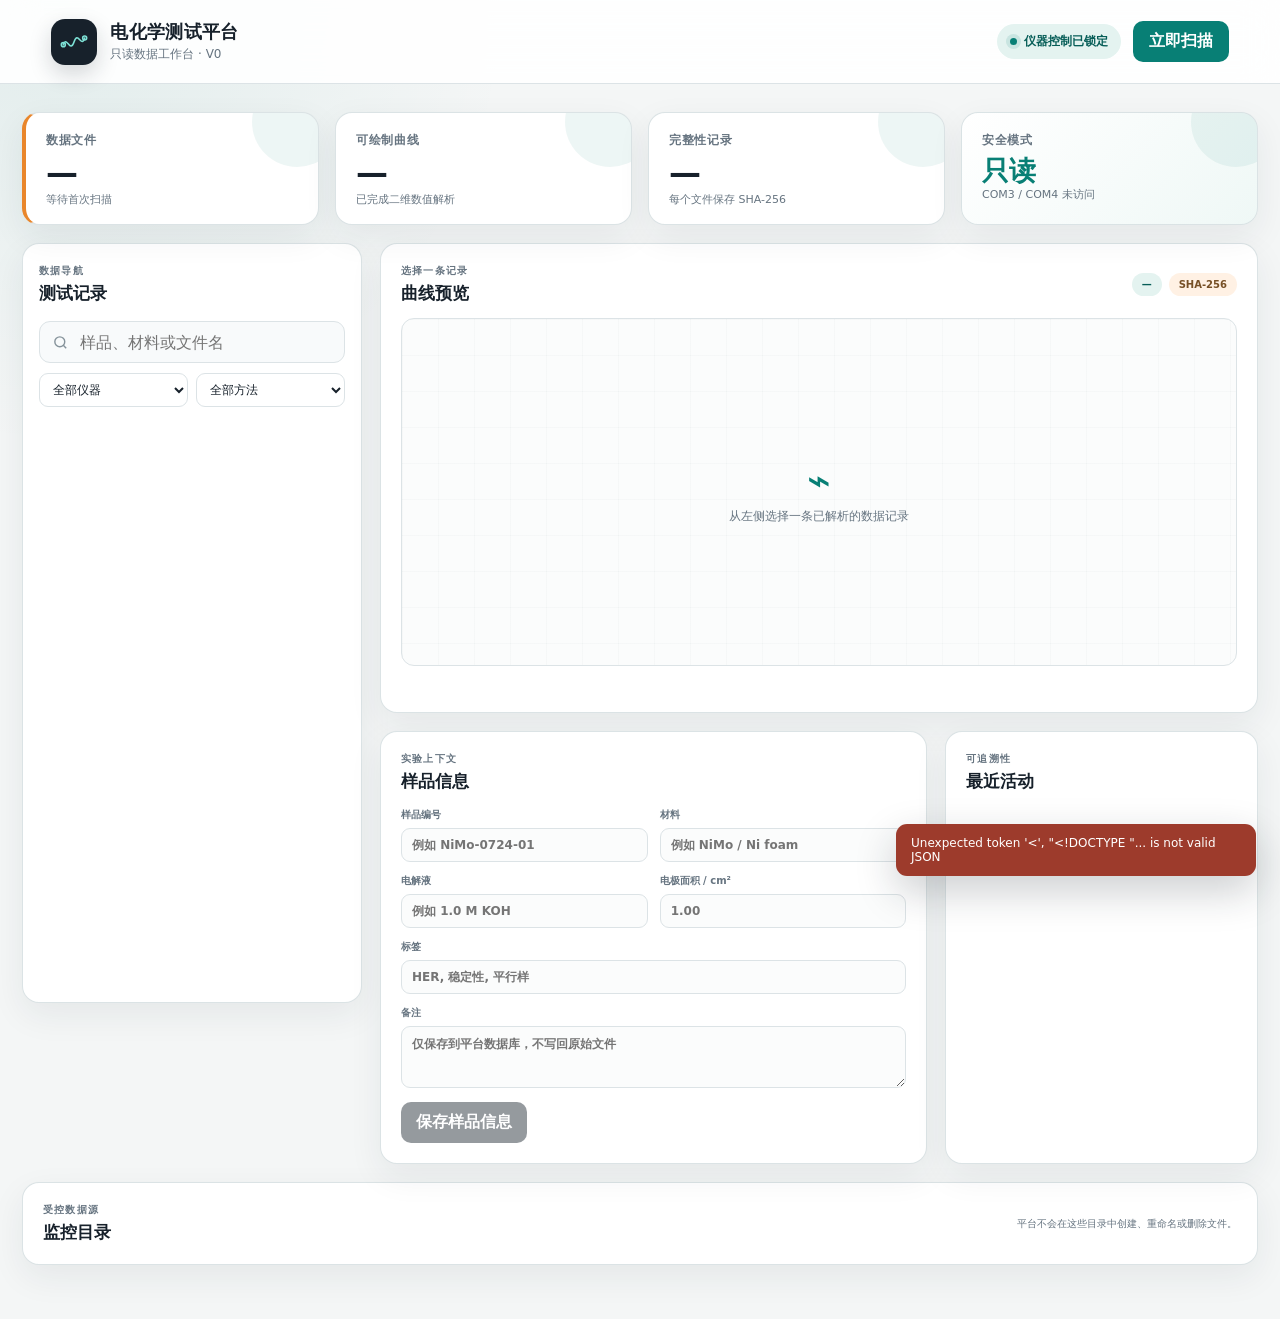
==== static/index.html @ f36dee42 "Initial public release" ====
<!doctype html>
<html lang="zh-CN">
<head>
  <meta charset="utf-8">
  <meta name="viewport" content="width=device-width, initial-scale=1">
  <meta name="color-scheme" content="light">
  <title>电化学测试平台 V0</title>
  <link rel="stylesheet" href="/static/styles.css">
</head>
<body>
  <header class="topbar">
    <div class="brand">
      <div class="brand-mark" aria-hidden="true">
        <svg viewBox="0 0 48 48" role="img">
          <path d="M8 28c5-15 10 14 16-4s11 10 16-6"/>
          <circle cx="8" cy="28" r="3"/>
          <circle cx="40" cy="18" r="3"/>
        </svg>
      </div>
      <div>
        <h1>电化学测试平台</h1>
        <p>只读数据工作台 · V0</p>
      </div>
    </div>
    <div class="top-actions">
      <div class="safety-pill"><span></span>仪器控制已锁定</div>
      <button id="scanButton" class="primary-button" type="button">立即扫描</button>
    </div>
  </header>

  <main>
    <section class="hero-grid" aria-label="平台状态">
      <article class="status-card accent-card">
        <div class="status-label">数据文件</div>
        <div class="status-value" id="totalCount">—</div>
        <div class="status-foot" id="sourceSummary">等待首次扫描</div>
      </article>
      <article class="status-card">
        <div class="status-label">可绘制曲线</div>
        <div class="status-value" id="parsedCount">—</div>
        <div class="status-foot">已完成二维数值解析</div>
      </article>
      <article class="status-card">
        <div class="status-label">完整性记录</div>
        <div class="status-value" id="integrityCount">—</div>
        <div class="status-foot">每个文件保存 SHA-256</div>
      </article>
      <article class="status-card safe-card">
        <div class="status-label">安全模式</div>
        <div class="status-value status-word">只读</div>
        <div class="status-foot">COM3 / COM4 未访问</div>
      </article>
    </section>

    <section class="workspace">
      <aside class="sidebar panel">
        <div class="panel-heading">
          <div>
            <span class="eyebrow">数据导航</span>
            <h2>测试记录</h2>
          </div>
        </div>
        <label class="search-box">
          <span class="sr-only">搜索</span>
          <svg viewBox="0 0 24 24" aria-hidden="true"><circle cx="11" cy="11" r="7"/><path d="m20 20-4-4"/></svg>
          <input id="searchInput" type="search" placeholder="样品、材料或文件名">
        </label>
        <div class="filter-row">
          <select id="instrumentFilter" aria-label="仪器筛选">
            <option value="">全部仪器</option>
            <option value="CHI">CHI</option>
            <option value="CorrTest">CorrTest</option>
            <option value="未知">未识别</option>
          </select>
          <select id="techniqueFilter" aria-label="测试类型筛选">
            <option value="">全部方法</option>
            <option>CV</option>
            <option>LSV</option>
            <option>EIS</option>
            <option>OCP</option>
            <option>CA</option>
            <option>CP/GCD</option>
            <option>Tafel</option>
            <option>未识别</option>
          </select>
        </div>
        <div id="runList" class="run-list" aria-live="polite"></div>
      </aside>

      <section class="detail-column">
        <article class="panel chart-panel">
          <div class="panel-heading detail-heading">
            <div>
              <span class="eyebrow" id="detailInstrument">选择一条记录</span>
              <h2 id="detailTitle">曲线预览</h2>
            </div>
            <div class="detail-badges">
              <span class="method-badge" id="detailTechnique">—</span>
              <span class="hash-badge" id="detailHash">SHA-256</span>
            </div>
          </div>
          <div class="chart-shell">
            <canvas id="curveChart" aria-label="电化学测试曲线"></canvas>
            <div id="chartEmpty" class="chart-empty">
              <div class="empty-icon">⌁</div>
              <p>从左侧选择一条已解析的数据记录</p>
            </div>
          </div>
          <div id="chartStats" class="chart-stats"></div>
        </article>

        <div class="lower-grid">
          <article class="panel metadata-panel">
            <div class="panel-heading">
              <div>
                <span class="eyebrow">实验上下文</span>
                <h2>样品信息</h2>
              </div>
              <span class="save-state" id="saveState"></span>
            </div>
            <form id="metadataForm">
              <input id="recordId" type="hidden">
              <div class="form-grid">
                <label>样品编号<input id="sampleId" name="sample_id" placeholder="例如 NiMo-0724-01"></label>
                <label>材料<input id="material" name="material" placeholder="例如 NiMo / Ni foam"></label>
                <label>电解液<input id="electrolyte" name="electrolyte" placeholder="例如 1.0 M KOH"></label>
                <label>电极面积 / cm²<input id="areaCm2" name="area_cm2" inputmode="decimal" placeholder="1.00"></label>
                <label class="span-two">标签<input id="tags" name="tags" placeholder="HER, 稳定性, 平行样"></label>
                <label class="span-two">备注<textarea id="notes" name="notes" rows="3" placeholder="仅保存到平台数据库，不写回原始文件"></textarea></label>
              </div>
              <button id="saveMetadata" class="secondary-button" type="submit" disabled>保存样品信息</button>
            </form>
          </article>

          <article class="panel audit-panel">
            <div class="panel-heading">
              <div>
                <span class="eyebrow">可追溯性</span>
                <h2>最近活动</h2>
              </div>
            </div>
            <div id="auditList" class="audit-list"></div>
          </article>
        </div>
      </section>
    </section>

    <section class="source-panel panel">
      <div>
        <span class="eyebrow">受控数据源</span>
        <h2>监控目录</h2>
      </div>
      <div id="watchRoots" class="root-list"></div>
      <div class="source-note">平台不会在这些目录中创建、重命名或删除文件。</div>
    </section>
  </main>

  <div id="toast" class="toast" role="status" aria-live="polite"></div>
  <script src="/static/app.js"></script>
</body>
</html>
---- static/styles.css ----
:root {
  --ink: #17212b;
  --muted: #667480;
  --soft: #edf1f3;
  --line: #dce3e6;
  --paper: #ffffff;
  --canvas: #f4f6f6;
  --teal: #087f75;
  --teal-dark: #075e58;
  --teal-soft: #e4f3f0;
  --orange: #e9862b;
  --orange-soft: #fff1e4;
  --red-soft: #fff0ed;
  --shadow: 0 12px 34px rgba(25, 44, 50, 0.07);
  font-family: Inter, "PingFang SC", "Microsoft YaHei", system-ui, -apple-system, sans-serif;
}

* {
  box-sizing: border-box;
}

body {
  margin: 0;
  color: var(--ink);
  background:
    radial-gradient(circle at 5% 0%, rgba(8, 127, 117, 0.08), transparent 28rem),
    var(--canvas);
  min-height: 100vh;
}

button,
input,
select,
textarea {
  font: inherit;
}

button {
  cursor: pointer;
}

.topbar {
  height: 84px;
  padding: 0 clamp(22px, 4vw, 64px);
  display: flex;
  align-items: center;
  justify-content: space-between;
  background: rgba(255, 255, 255, 0.9);
  border-bottom: 1px solid var(--line);
  backdrop-filter: blur(18px);
  position: sticky;
  top: 0;
  z-index: 20;
}

.brand,
.top-actions,
.panel-heading,
.detail-heading,
.filter-row,
.root-list {
  display: flex;
  align-items: center;
}

.brand {
  gap: 13px;
}

.brand-mark {
  width: 46px;
  height: 46px;
  border-radius: 14px;
  display: grid;
  place-items: center;
  background: var(--ink);
  box-shadow: 0 9px 22px rgba(23, 33, 43, 0.18);
}

.brand-mark svg {
  width: 32px;
  height: 32px;
  fill: none;
  stroke: #7ee2d7;
  stroke-width: 2.4;
  stroke-linecap: round;
  stroke-linejoin: round;
}

.brand h1 {
  font-size: 18px;
  letter-spacing: 0.02em;
  margin: 0 0 2px;
}

.brand p {
  color: var(--muted);
  font-size: 12px;
  margin: 0;
}

.top-actions {
  gap: 12px;
}

.safety-pill,
.method-badge,
.hash-badge {
  display: inline-flex;
  align-items: center;
  border-radius: 999px;
  white-space: nowrap;
}

.safety-pill {
  background: var(--teal-soft);
  color: var(--teal-dark);
  padding: 9px 13px;
  font-size: 12px;
  font-weight: 700;
}

.safety-pill span {
  width: 7px;
  height: 7px;
  margin-right: 7px;
  border-radius: 50%;
  background: var(--teal);
  box-shadow: 0 0 0 4px rgba(8, 127, 117, 0.12);
}

.primary-button,
.secondary-button {
  border: 0;
  border-radius: 10px;
  font-weight: 700;
  transition: transform 0.15s ease, opacity 0.15s ease, background 0.15s ease;
}

.primary-button {
  padding: 10px 16px;
  color: white;
  background: var(--teal);
}

.secondary-button {
  margin-top: 14px;
  padding: 10px 15px;
  color: white;
  background: var(--ink);
}

.primary-button:hover,
.secondary-button:hover {
  transform: translateY(-1px);
}

button:disabled {
  cursor: not-allowed;
  opacity: 0.45;
  transform: none !important;
}

main {
  width: min(1540px, calc(100% - 44px));
  margin: 28px auto 54px;
}

.hero-grid {
  display: grid;
  grid-template-columns: repeat(4, minmax(0, 1fr));
  gap: 16px;
  margin-bottom: 18px;
}

.panel,
.status-card {
  background: var(--paper);
  border: 1px solid rgba(214, 224, 226, 0.88);
  border-radius: 17px;
  box-shadow: var(--shadow);
}

.status-card {
  padding: 19px 20px 17px;
  position: relative;
  overflow: hidden;
}

.status-card::after {
  content: "";
  position: absolute;
  right: -24px;
  top: -36px;
  width: 90px;
  height: 90px;
  border-radius: 50%;
  background: rgba(8, 127, 117, 0.07);
}

.accent-card {
  border-left: 4px solid var(--orange);
}

.safe-card {
  background: linear-gradient(135deg, #ffffff, #eff8f6);
}

.status-label,
.status-foot,
.eyebrow {
  color: var(--muted);
}

.status-label {
  font-size: 12px;
  font-weight: 700;
  letter-spacing: 0.06em;
}

.status-value {
  margin: 8px 0 3px;
  font-size: 32px;
  font-weight: 800;
  line-height: 1;
}

.status-word {
  color: var(--teal);
  font-size: 27px;
}

.status-foot {
  font-size: 11px;
}

.workspace {
  display: grid;
  grid-template-columns: 340px minmax(0, 1fr);
  gap: 18px;
}

.sidebar {
  padding: 20px 16px 16px;
  height: 760px;
  display: flex;
  flex-direction: column;
}

.panel-heading {
  justify-content: space-between;
  gap: 14px;
}

.eyebrow {
  display: block;
  font-size: 10px;
  font-weight: 800;
  letter-spacing: 0.12em;
  text-transform: uppercase;
  margin-bottom: 4px;
}

h2 {
  margin: 0;
  font-size: 17px;
}

.search-box {
  height: 42px;
  display: flex;
  align-items: center;
  gap: 9px;
  margin: 16px 0 10px;
  padding: 0 12px;
  border-radius: 11px;
  border: 1px solid var(--line);
  background: #f8fafb;
}

.search-box svg {
  width: 17px;
  height: 17px;
  fill: none;
  stroke: #86939b;
  stroke-width: 2;
}

.search-box input {
  min-width: 0;
  flex: 1;
  border: 0;
  outline: 0;
  background: transparent;
  color: var(--ink);
}

.filter-row {
  gap: 8px;
}

select,
input,
textarea {
  color: var(--ink);
}

.filter-row select {
  min-width: 0;
  width: 50%;
  padding: 8px 9px;
  border: 1px solid var(--line);
  border-radius: 9px;
  background: white;
  outline: 0;
  font-size: 12px;
}

.run-list {
  flex: 1;
  overflow: auto;
  margin: 13px -5px 0;
  padding: 0 5px 16px;
}

.run-item {
  width: 100%;
  padding: 13px;
  margin-bottom: 8px;
  text-align: left;
  border: 1px solid transparent;
  border-radius: 12px;
  background: #f7f9fa;
  color: var(--ink);
}

.run-item:hover {
  border-color: #c8d9d7;
}

.run-item.active {
  border-color: rgba(8, 127, 117, 0.38);
  background: var(--teal-soft);
  box-shadow: inset 3px 0 var(--teal);
}

.run-item-top,
.run-item-meta {
  display: flex;
  justify-content: space-between;
  gap: 8px;
}

.run-item-name {
  max-width: 230px;
  overflow: hidden;
  text-overflow: ellipsis;
  white-space: nowrap;
  font-size: 13px;
  font-weight: 750;
}

.run-item-method {
  color: var(--teal);
  font-size: 10px;
  font-weight: 800;
}

.run-item-meta {
  color: var(--muted);
  margin-top: 7px;
  font-size: 10px;
}

.detail-column {
  min-width: 0;
  display: grid;
  gap: 18px;
}

.chart-panel {
  padding: 20px;
  min-height: 470px;
}

.detail-heading {
  margin-bottom: 13px;
}

.detail-heading h2 {
  max-width: 680px;
  overflow: hidden;
  text-overflow: ellipsis;
  white-space: nowrap;
}

.detail-badges {
  display: flex;
  gap: 7px;
}

.method-badge,
.hash-badge {
  padding: 6px 10px;
  font-size: 10px;
  font-weight: 800;
}

.method-badge {
  color: var(--teal-dark);
  background: var(--teal-soft);
}

.hash-badge {
  color: #775026;
  background: var(--orange-soft);
  max-width: 140px;
  overflow: hidden;
  text-overflow: ellipsis;
}

.chart-shell {
  position: relative;
  height: 348px;
  border: 1px solid var(--line);
  border-radius: 13px;
  overflow: hidden;
  background:
    linear-gradient(rgba(41, 70, 77, 0.025) 1px, transparent 1px),
    linear-gradient(90deg, rgba(41, 70, 77, 0.025) 1px, transparent 1px),
    #fbfcfc;
  background-size: 36px 36px;
}

#curveChart {
  width: 100%;
  height: 100%;
  display: block;
}

.chart-empty {
  position: absolute;
  inset: 0;
  display: grid;
  place-content: center;
  text-align: center;
  color: var(--muted);
  pointer-events: none;
}

.empty-icon {
  color: var(--teal);
  font-size: 40px;
  line-height: 1;
}

.chart-empty p {
  margin: 8px 0 0;
  font-size: 12px;
}

.chart-stats {
  display: flex;
  flex-wrap: wrap;
  gap: 8px;
  margin-top: 11px;
}

.stat-chip {
  padding: 6px 9px;
  border-radius: 8px;
  color: var(--muted);
  background: var(--soft);
  font-size: 10px;
}

.lower-grid {
  display: grid;
  grid-template-columns: minmax(0, 1.4fr) minmax(280px, 0.8fr);
  gap: 18px;
}

.metadata-panel,
.audit-panel,
.source-panel {
  padding: 20px;
}

.form-grid {
  display: grid;
  grid-template-columns: repeat(2, minmax(0, 1fr));
  gap: 12px;
  margin-top: 15px;
}

.form-grid label {
  display: grid;
  gap: 6px;
  color: var(--muted);
  font-size: 10px;
  font-weight: 700;
}

.form-grid input,
.form-grid textarea {
  width: 100%;
  border: 1px solid var(--line);
  border-radius: 9px;
  outline: 0;
  padding: 9px 10px;
  background: #fbfcfc;
  font-size: 12px;
  resize: vertical;
}

.form-grid input:focus,
.form-grid textarea:focus,
.filter-row select:focus,
.search-box:focus-within {
  border-color: rgba(8, 127, 117, 0.55);
  box-shadow: 0 0 0 3px rgba(8, 127, 117, 0.08);
}

.span-two {
  grid-column: span 2;
}

.save-state {
  min-height: 16px;
  color: var(--teal);
  font-size: 10px;
}

.audit-list {
  margin-top: 11px;
  max-height: 310px;
  overflow: auto;
}

.audit-item {
  display: grid;
  grid-template-columns: 9px minmax(0, 1fr);
  gap: 9px;
  padding: 9px 0;
  border-bottom: 1px solid var(--soft);
}

.audit-dot {
  width: 7px;
  height: 7px;
  margin-top: 5px;
  border-radius: 50%;
  background: var(--teal);
}

.audit-main {
  font-size: 11px;
  font-weight: 700;
}

.audit-detail,
.audit-time {
  color: var(--muted);
  font-size: 9px;
  line-height: 1.5;
}

.source-panel {
  display: grid;
  grid-template-columns: auto minmax(0, 1fr) auto;
  align-items: center;
  gap: 24px;
  margin-top: 18px;
}

.root-list {
  flex-wrap: wrap;
  gap: 8px;
}

.root-chip {
  max-width: 100%;
  padding: 7px 10px;
  border: 1px solid var(--line);
  border-radius: 9px;
  background: #f8fafb;
  font-family: ui-monospace, SFMono-Regular, Menlo, Consolas, monospace;
  font-size: 10px;
  overflow: hidden;
  text-overflow: ellipsis;
  white-space: nowrap;
}

.root-chip.missing {
  color: #a1492d;
  border-color: #efc4b7;
  background: var(--red-soft);
}

.source-note {
  color: var(--muted);
  font-size: 10px;
}

.empty-list {
  padding: 35px 15px;
  text-align: center;
  color: var(--muted);
  font-size: 11px;
}

.toast {
  position: fixed;
  right: 24px;
  bottom: 24px;
  max-width: 360px;
  padding: 12px 15px;
  border-radius: 11px;
  color: white;
  background: var(--ink);
  box-shadow: 0 15px 40px rgba(23, 33, 43, 0.22);
  font-size: 12px;
  opacity: 0;
  transform: translateY(10px);
  pointer-events: none;
  transition: 0.2s ease;
}

.toast.show {
  opacity: 1;
  transform: translateY(0);
}

.sr-only {
  position: absolute;
  width: 1px;
  height: 1px;
  padding: 0;
  margin: -1px;
  overflow: hidden;
  clip: rect(0, 0, 0, 0);
  white-space: nowrap;
  border: 0;
}

@media (max-width: 1050px) {
  .hero-grid {
    grid-template-columns: repeat(2, minmax(0, 1fr));
  }

  .workspace {
    grid-template-columns: 290px minmax(0, 1fr);
  }

  .lower-grid {
    grid-template-columns: 1fr;
  }

  .sidebar {
    height: 900px;
  }

  .source-panel {
    grid-template-columns: 1fr;
    gap: 12px;
  }
}

@media (max-width: 760px) {
  .topbar {
    height: auto;
    padding: 14px 18px;
  }

  .safety-pill {
    display: none;
  }

  main {
    width: min(100% - 24px, 680px);
    margin-top: 16px;
  }

  .hero-grid,
  .workspace {
    grid-template-columns: 1fr;
  }

  .sidebar {
    height: 480px;
  }

  .form-grid {
    grid-template-columns: 1fr;
  }

  .span-two {
    grid-column: auto;
  }

  .detail-heading {
    align-items: flex-start;
  }

  .hash-badge {
    display: none;
  }
}
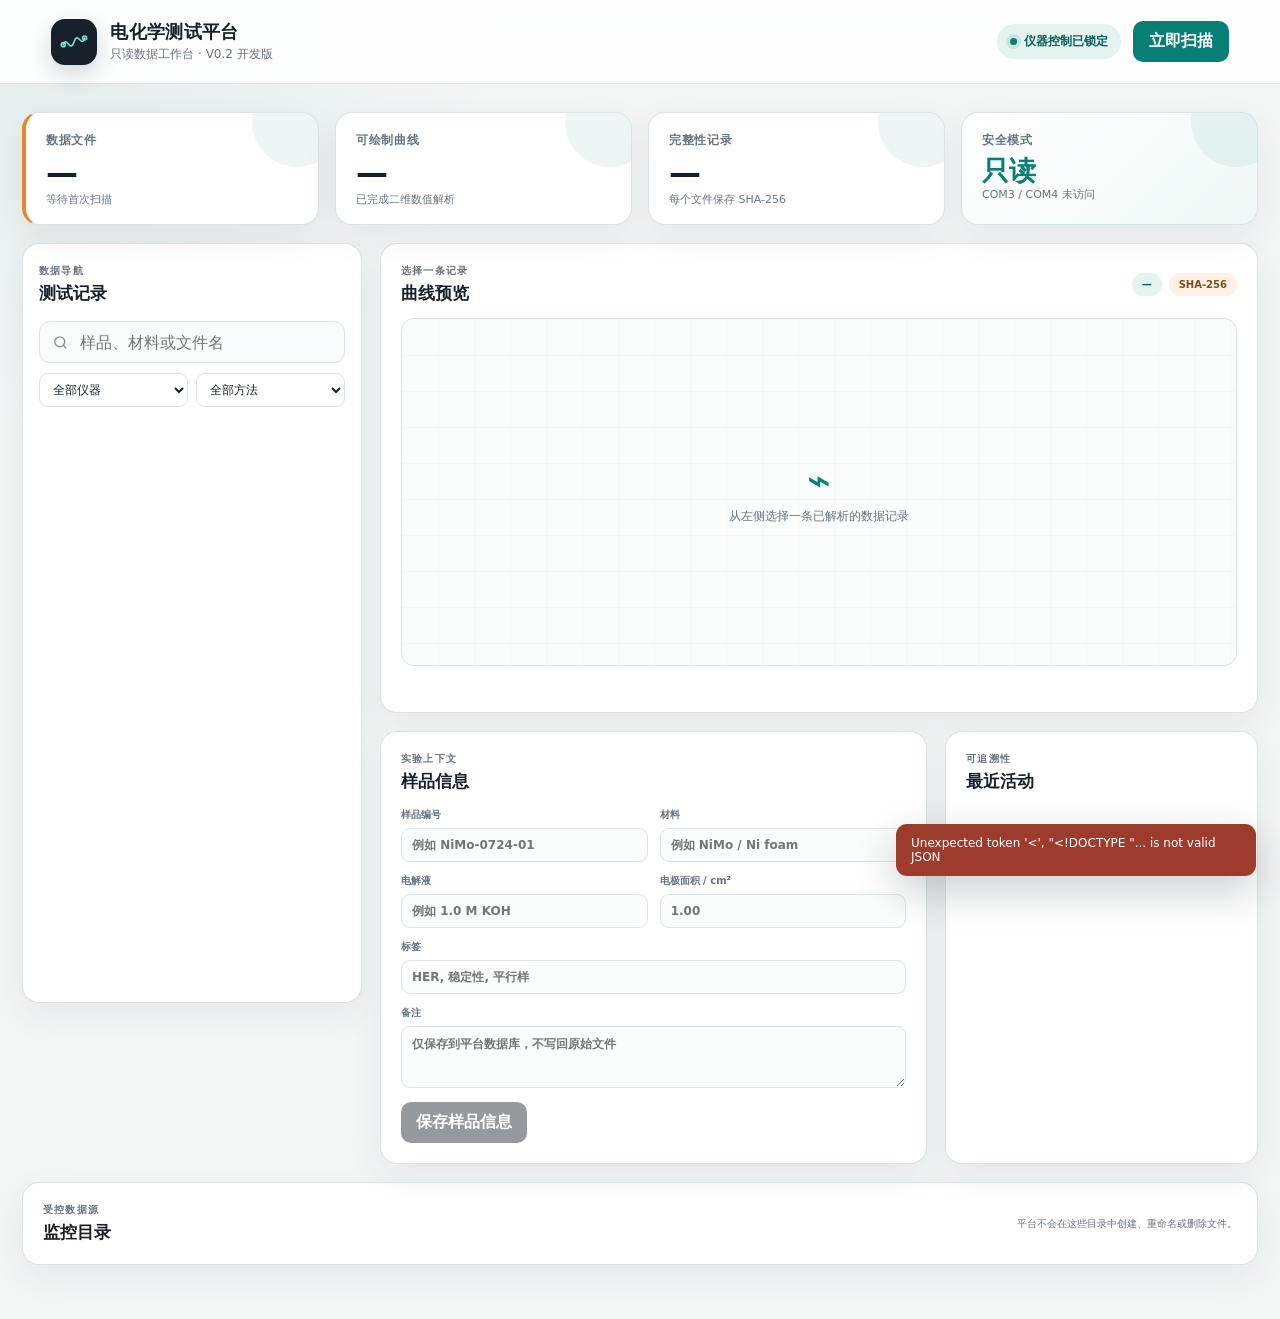
==== commit dd03ac77: "Add V0.2 real-data foundation" ====
--- a/static/index.html
+++ b/static/index.html
@@ -4,7 +4,7 @@
   <meta charset="utf-8">
   <meta name="viewport" content="width=device-width, initial-scale=1">
   <meta name="color-scheme" content="light">
-  <title>电化学测试平台 V0</title>
+  <title>电化学测试平台 V0.2</title>
   <link rel="stylesheet" href="/static/styles.css">
 </head>
 <body>
@@ -19,7 +19,7 @@
       </div>
       <div>
         <h1>电化学测试平台</h1>
-        <p>只读数据工作台 · V0</p>
+        <p>只读数据工作台 · V0.2 开发版</p>
       </div>
     </div>
     <div class="top-actions">
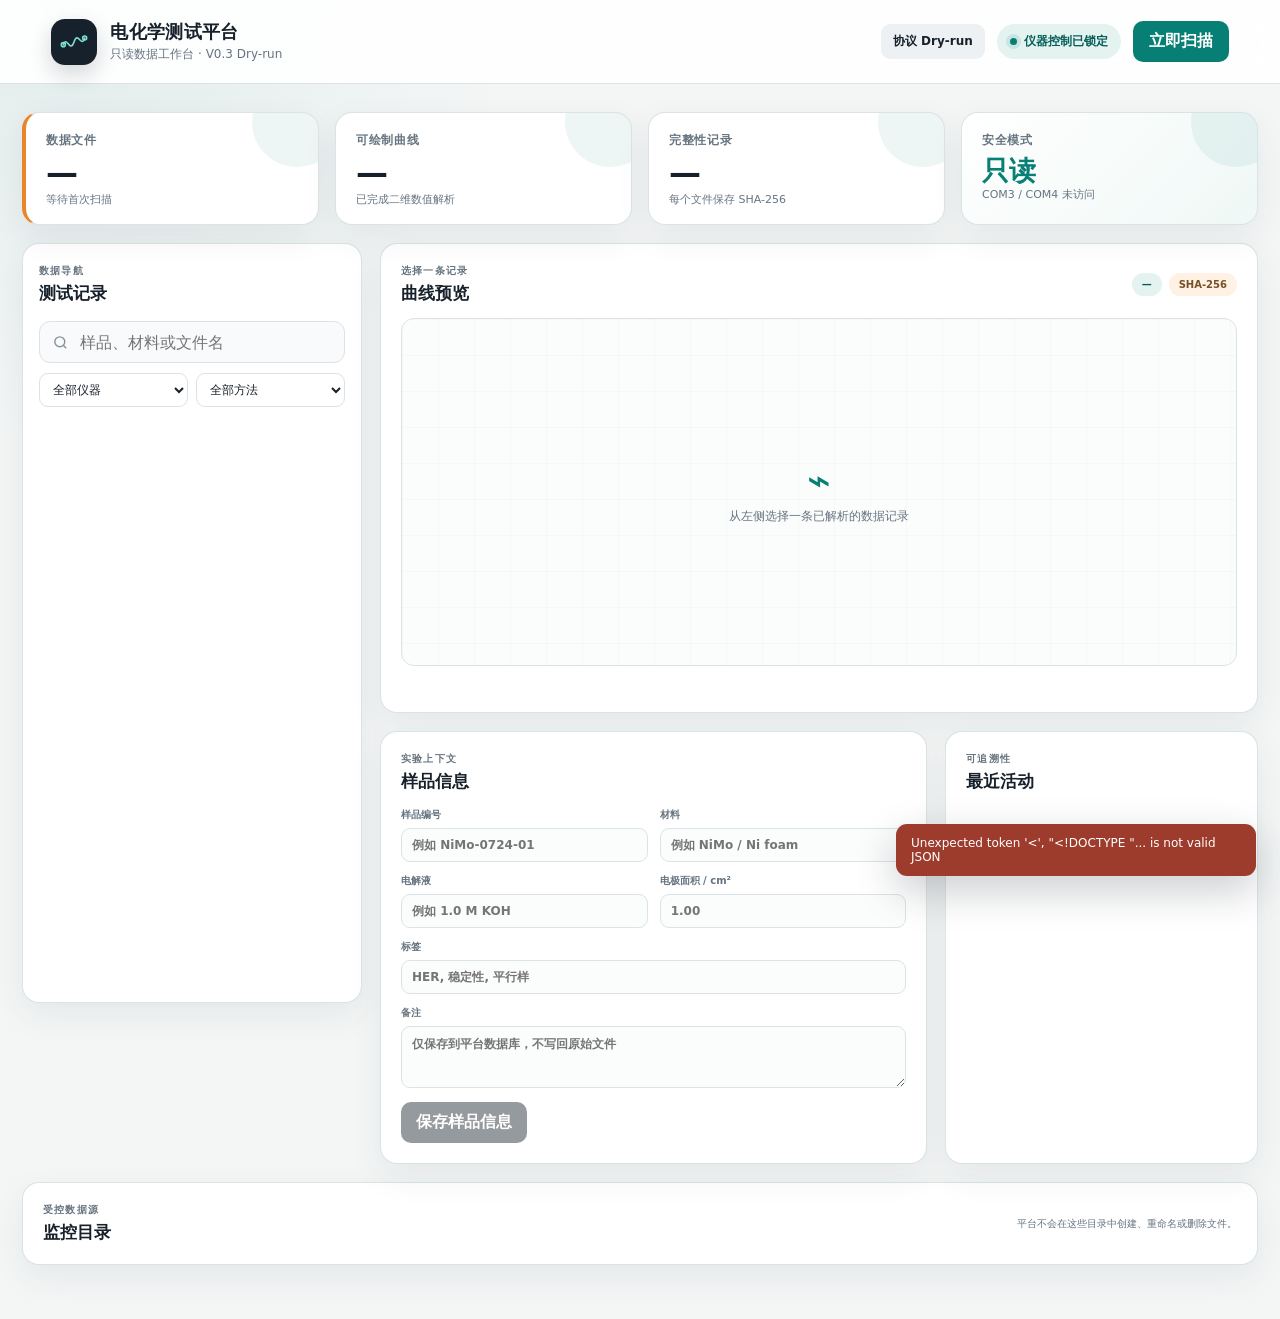
==== commit 25eb477f: "Add web protocol dry-run" ====
--- a/static/index.html
+++ b/static/index.html
@@ -4,7 +4,8 @@
   <meta charset="utf-8">
   <meta name="viewport" content="width=device-width, initial-scale=1">
   <meta name="color-scheme" content="light">
-  <title>电化学测试平台 V0.2</title>
+  <title>电化学测试平台 V0.3 Dry-run</title>
+  <link rel="icon" href="data:image/svg+xml,%3Csvg xmlns='http://www.w3.org/2000/svg' viewBox='0 0 64 64'%3E%3Crect width='64' height='64' rx='16' fill='%2317212b'/%3E%3Cpath d='M10 38c8-24 16 20 24-8s14 16 20-10' fill='none' stroke='%237ee2d7' stroke-width='5' stroke-linecap='round'/%3E%3C/svg%3E">
   <link rel="stylesheet" href="/static/styles.css">
 </head>
 <body>
@@ -19,10 +20,11 @@
       </div>
       <div>
         <h1>电化学测试平台</h1>
-        <p>只读数据工作台 · V0.2 开发版</p>
+        <p>只读数据工作台 · V0.3 Dry-run</p>
       </div>
     </div>
     <div class="top-actions">
+      <a class="top-link" href="/protocol">协议 Dry-run</a>
       <div class="safety-pill"><span></span>仪器控制已锁定</div>
       <button id="scanButton" class="primary-button" type="button">立即扫描</button>
     </div>
--- a/static/styles.css
+++ b/static/styles.css
@@ -103,6 +103,22 @@
   gap: 12px;
 }
 
+.top-link {
+  padding: 9px 12px;
+  border-radius: 9px;
+  color: var(--ink);
+  background: var(--soft);
+  font-size: 12px;
+  font-weight: 750;
+  text-decoration: none;
+  transition: background 0.15s ease, transform 0.15s ease;
+}
+
+.top-link:hover {
+  background: #e2e9eb;
+  transform: translateY(-1px);
+}
+
 .safety-pill,
 .method-badge,
 .hash-badge {
@@ -344,6 +360,11 @@
   box-shadow: inset 3px 0 var(--teal);
 }
 
+.run-item.source-missing:not(.active) {
+  border-color: #efc4b7;
+  background: #fffaf8;
+}
+
 .run-item-top,
 .run-item-meta {
   display: flex;
@@ -364,6 +385,22 @@
   color: var(--teal);
   font-size: 10px;
   font-weight: 800;
+}
+
+.run-item-tags {
+  display: flex;
+  align-items: center;
+  gap: 6px;
+  flex-shrink: 0;
+}
+
+.source-state {
+  padding: 3px 6px;
+  border-radius: 6px;
+  color: #9d3b2c;
+  background: var(--red-soft);
+  font-size: 9px;
+  font-weight: 750;
 }
 
 .run-item-meta {
@@ -472,6 +509,16 @@
   color: var(--muted);
   background: var(--soft);
   font-size: 10px;
+}
+
+.stat-chip.source-ok {
+  color: var(--teal-dark);
+  background: var(--teal-soft);
+}
+
+.stat-chip.source-warning {
+  color: #9d3b2c;
+  background: var(--red-soft);
 }
 
 .lower-grid {
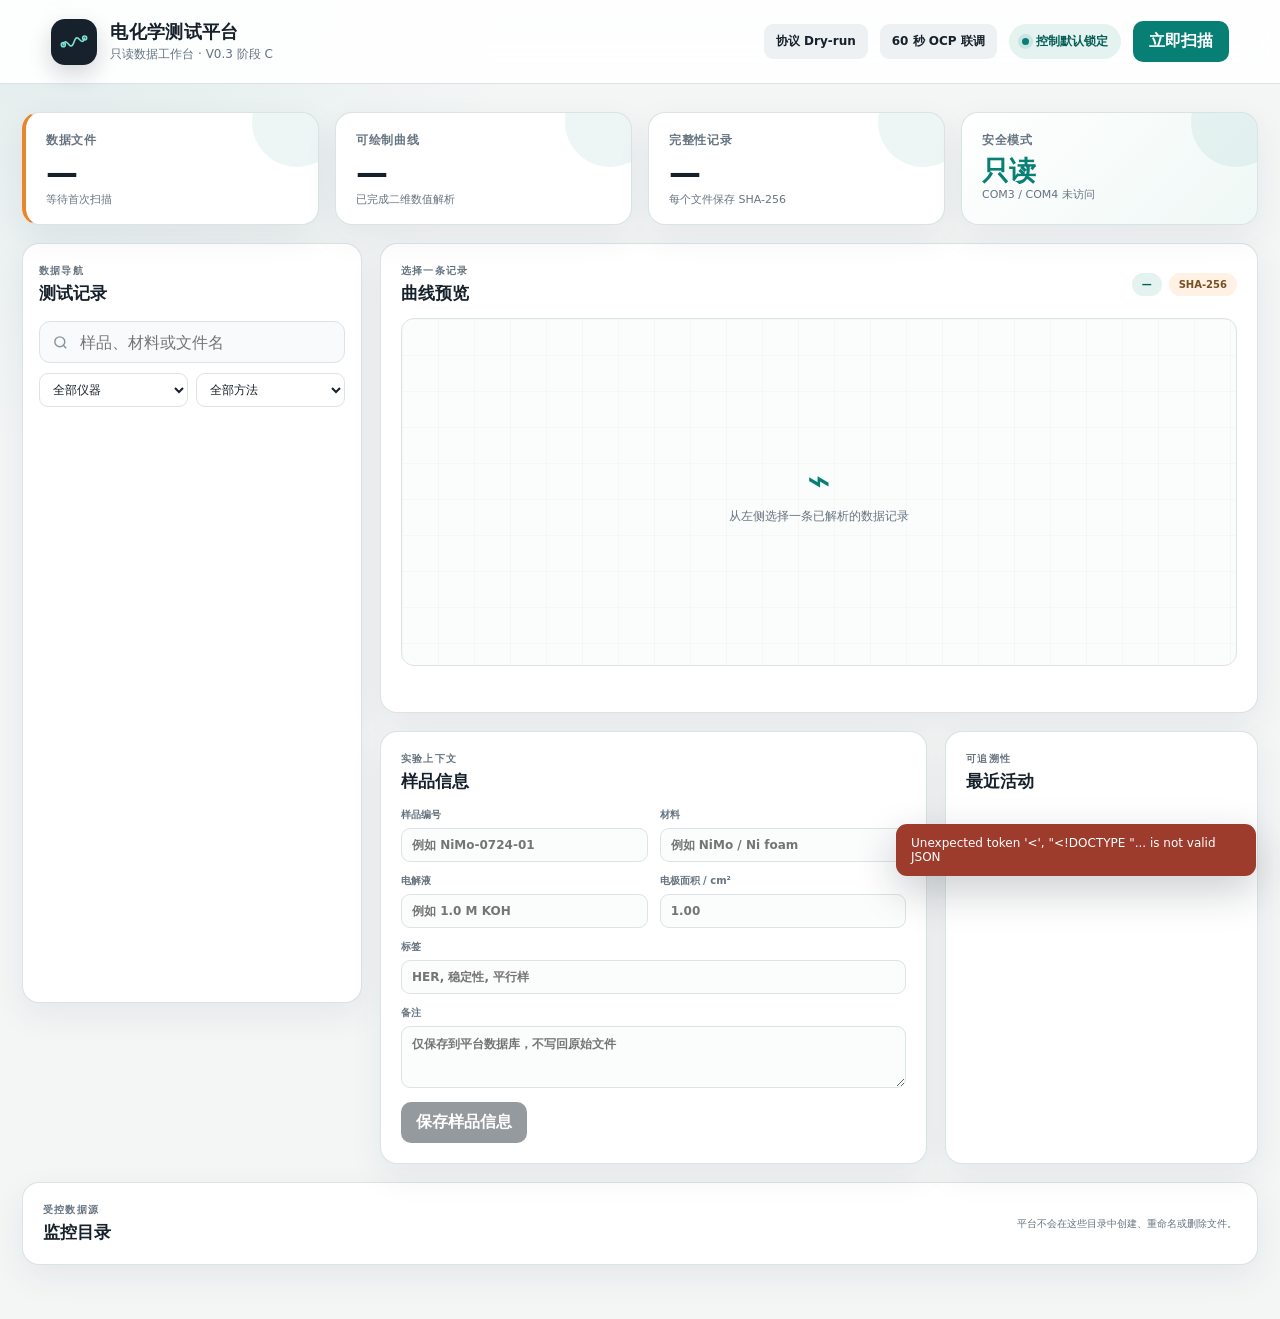
==== commit 2b804b1b: "Add Stage C OCP safety gate" ====
--- a/static/index.html
+++ b/static/index.html
@@ -20,12 +20,13 @@
       </div>
       <div>
         <h1>电化学测试平台</h1>
-        <p>只读数据工作台 · V0.3 Dry-run</p>
+        <p>只读数据工作台 · V0.3 阶段 C</p>
       </div>
     </div>
     <div class="top-actions">
       <a class="top-link" href="/protocol">协议 Dry-run</a>
-      <div class="safety-pill"><span></span>仪器控制已锁定</div>
+      <a class="top-link" href="/monitor">60 秒 OCP 联调</a>
+      <div class="safety-pill"><span></span>控制默认锁定</div>
       <button id="scanButton" class="primary-button" type="button">立即扫描</button>
     </div>
   </header>
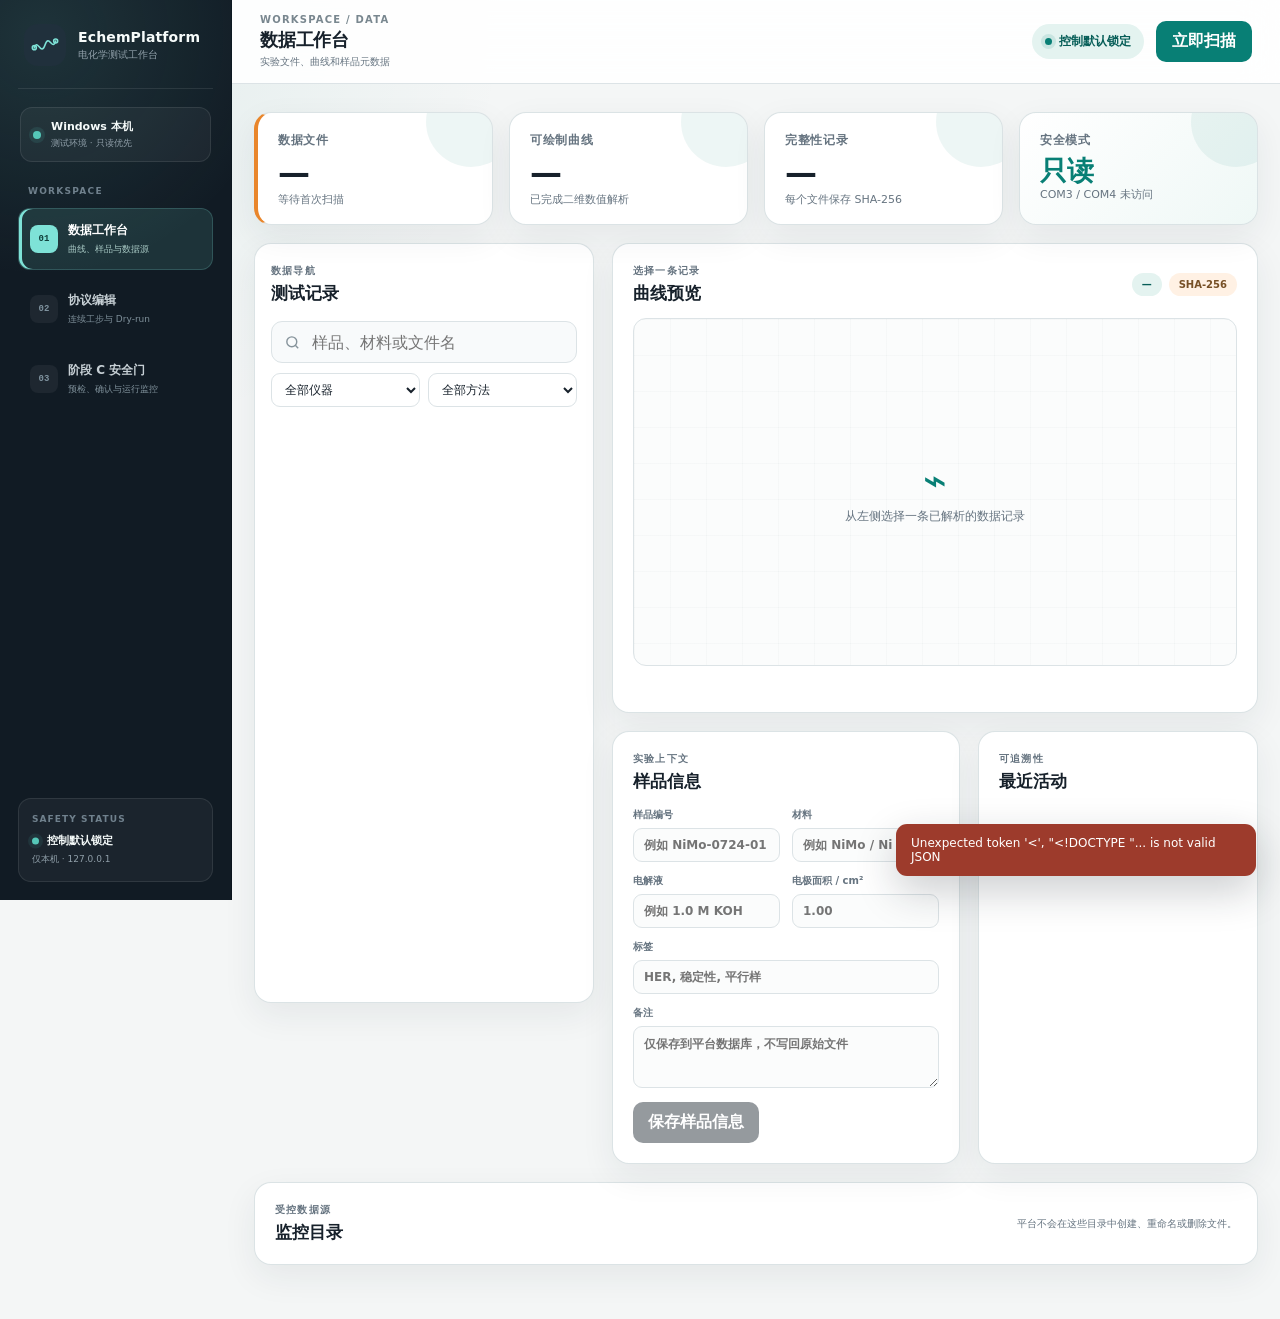
==== commit fa5d98cc: "Add unified workbench sidebar" ====
--- a/static/index.html
+++ b/static/index.html
@@ -7,31 +7,78 @@
   <title>电化学测试平台 V0.3 Dry-run</title>
   <link rel="icon" href="data:image/svg+xml,%3Csvg xmlns='http://www.w3.org/2000/svg' viewBox='0 0 64 64'%3E%3Crect width='64' height='64' rx='16' fill='%2317212b'/%3E%3Cpath d='M10 38c8-24 16 20 24-8s14 16 20-10' fill='none' stroke='%237ee2d7' stroke-width='5' stroke-linecap='round'/%3E%3C/svg%3E">
   <link rel="stylesheet" href="/static/styles.css">
+  <link rel="stylesheet" href="/static/workbench.css">
 </head>
 <body>
-  <header class="topbar">
-    <div class="brand">
-      <div class="brand-mark" aria-hidden="true">
-        <svg viewBox="0 0 48 48" role="img">
-          <path d="M8 28c5-15 10 14 16-4s11 10 16-6"/>
-          <circle cx="8" cy="28" r="3"/>
-          <circle cx="40" cy="18" r="3"/>
-        </svg>
+  <div class="workbench-shell">
+    <aside class="workbench-sidebar">
+      <a class="workbench-brand" href="/" aria-label="返回数据工作台">
+        <div class="brand-mark" aria-hidden="true">
+          <svg viewBox="0 0 48 48" role="img">
+            <path d="M8 28c5-15 10 14 16-4s11 10 16-6"/>
+            <circle cx="8" cy="28" r="3"/>
+            <circle cx="40" cy="18" r="3"/>
+          </svg>
+        </div>
+        <div>
+          <strong>EchemPlatform</strong>
+          <span>电化学测试工作台</span>
+        </div>
+      </a>
+
+      <div class="workbench-environment">
+        <div>
+          <strong>Windows 本机</strong>
+          <small>测试环境 · 只读优先</small>
+        </div>
       </div>
-      <div>
-        <h1>电化学测试平台</h1>
-        <p>只读数据工作台 · V0.3 阶段 C</p>
+
+      <nav class="workbench-navigation" aria-label="工作台功能">
+        <span class="workbench-nav-label">Workspace</span>
+        <a class="workbench-nav-item" href="/" aria-current="page">
+          <span class="workbench-nav-number">01</span>
+          <span class="workbench-nav-copy">
+            <strong>数据工作台</strong>
+            <small>曲线、样品与数据源</small>
+          </span>
+        </a>
+        <a class="workbench-nav-item" href="/protocol">
+          <span class="workbench-nav-number">02</span>
+          <span class="workbench-nav-copy">
+            <strong>协议编辑</strong>
+            <small>连续工步与 Dry-run</small>
+          </span>
+        </a>
+        <a class="workbench-nav-item" href="/monitor">
+          <span class="workbench-nav-number">03</span>
+          <span class="workbench-nav-copy">
+            <strong>阶段 C 安全门</strong>
+            <small>预检、确认与运行监控</small>
+          </span>
+        </a>
+      </nav>
+
+      <div class="workbench-sidebar-footer">
+        <span>Safety status</span>
+        <strong>控制默认锁定</strong>
+        <small>仅本机 · 127.0.0.1</small>
       </div>
-    </div>
-    <div class="top-actions">
-      <a class="top-link" href="/protocol">协议 Dry-run</a>
-      <a class="top-link" href="/monitor">60 秒 OCP 联调</a>
-      <div class="safety-pill"><span></span>控制默认锁定</div>
-      <button id="scanButton" class="primary-button" type="button">立即扫描</button>
-    </div>
-  </header>
-
-  <main>
+    </aside>
+
+    <div class="workbench-content">
+      <header class="topbar workbench-topbar">
+        <div class="workbench-page-heading">
+          <span class="eyebrow">Workspace / Data</span>
+          <h1>数据工作台</h1>
+          <p>实验文件、曲线和样品元数据</p>
+        </div>
+        <div class="top-actions">
+          <div class="safety-pill"><span></span>控制默认锁定</div>
+          <button id="scanButton" class="primary-button" type="button">立即扫描</button>
+        </div>
+      </header>
+
+      <main>
     <section class="hero-grid" aria-label="平台状态">
       <article class="status-card accent-card">
         <div class="status-label">数据文件</div>
@@ -156,7 +203,9 @@
       <div id="watchRoots" class="root-list"></div>
       <div class="source-note">平台不会在这些目录中创建、重命名或删除文件。</div>
     </section>
-  </main>
+      </main>
+    </div>
+  </div>
 
   <div id="toast" class="toast" role="status" aria-live="polite"></div>
   <script src="/static/app.js"></script>
--- a/static/workbench.css
+++ b/static/workbench.css
@@ -0,0 +1,282 @@
+:root {
+  --workbench-sidebar: 232px;
+  --workbench-sidebar-bg: #111b24;
+  --workbench-sidebar-line: rgba(255, 255, 255, 0.09);
+  --workbench-sidebar-muted: #91a0aa;
+  --workbench-sidebar-paper: #f6fbfa;
+}
+
+.workbench-shell {
+  display: grid;
+  grid-template-columns: var(--workbench-sidebar) minmax(0, 1fr);
+  min-width: 1180px;
+  min-height: 100vh;
+}
+
+.workbench-content {
+  min-width: 0;
+}
+
+.workbench-sidebar {
+  position: sticky;
+  top: 0;
+  z-index: 40;
+  display: flex;
+  flex-direction: column;
+  height: 100vh;
+  padding: 24px 18px 18px;
+  overflow: hidden;
+  color: var(--workbench-sidebar-paper);
+  background:
+    radial-gradient(circle at 18% 4%, rgba(126, 226, 215, 0.12), transparent 15rem),
+    var(--workbench-sidebar-bg);
+  border-right: 1px solid rgba(9, 19, 27, 0.72);
+}
+
+.workbench-brand {
+  display: flex;
+  align-items: center;
+  gap: 12px;
+  padding: 0 6px 22px;
+  color: inherit;
+  text-decoration: none;
+  border-bottom: 1px solid var(--workbench-sidebar-line);
+}
+
+.workbench-brand .brand-mark {
+  width: 42px;
+  height: 42px;
+  flex: 0 0 auto;
+  background: #20303c;
+  box-shadow: none;
+}
+
+.workbench-brand strong,
+.workbench-brand span {
+  display: block;
+}
+
+.workbench-brand strong {
+  font-size: 14px;
+  letter-spacing: 0.01em;
+}
+
+.workbench-brand span {
+  margin-top: 3px;
+  color: var(--workbench-sidebar-muted);
+  font-size: 10px;
+}
+
+.workbench-environment {
+  display: flex;
+  align-items: center;
+  gap: 10px;
+  margin: 18px 2px 24px;
+  padding: 11px 12px;
+  border: 1px solid var(--workbench-sidebar-line);
+  border-radius: 12px;
+  background: rgba(255, 255, 255, 0.045);
+}
+
+.workbench-environment::before {
+  width: 8px;
+  height: 8px;
+  flex: 0 0 auto;
+  content: "";
+  border-radius: 50%;
+  background: #55c7b8;
+  box-shadow: 0 0 0 4px rgba(85, 199, 184, 0.12);
+}
+
+.workbench-environment strong,
+.workbench-environment small {
+  display: block;
+}
+
+.workbench-environment strong {
+  font-size: 11px;
+}
+
+.workbench-environment small {
+  margin-top: 3px;
+  color: var(--workbench-sidebar-muted);
+  font-size: 9px;
+}
+
+.workbench-navigation {
+  display: grid;
+  gap: 8px;
+}
+
+.workbench-nav-label {
+  margin: 0 10px 4px;
+  color: #70818d;
+  font-size: 9px;
+  font-weight: 800;
+  letter-spacing: 0.14em;
+  text-transform: uppercase;
+}
+
+.workbench-nav-item {
+  display: grid;
+  grid-template-columns: 28px minmax(0, 1fr);
+  gap: 10px;
+  align-items: center;
+  min-height: 62px;
+  padding: 9px 11px;
+  color: #c7d0d5;
+  text-decoration: none;
+  border: 1px solid transparent;
+  border-radius: 12px;
+  transition:
+    color 0.16s ease,
+    background 0.16s ease,
+    border-color 0.16s ease,
+    transform 0.16s ease;
+}
+
+.workbench-nav-item:hover {
+  color: #fff;
+  background: rgba(255, 255, 255, 0.055);
+  border-color: var(--workbench-sidebar-line);
+  transform: translateX(2px);
+}
+
+.workbench-nav-item[aria-current="page"] {
+  color: #fff;
+  background: rgba(126, 226, 215, 0.12);
+  border-color: rgba(126, 226, 215, 0.2);
+  box-shadow: inset 3px 0 #7ee2d7;
+}
+
+.workbench-nav-number {
+  display: grid;
+  place-items: center;
+  width: 28px;
+  height: 28px;
+  color: #7f929e;
+  font-family: ui-monospace, SFMono-Regular, Menlo, Consolas, monospace;
+  font-size: 9px;
+  font-weight: 800;
+  border-radius: 8px;
+  background: rgba(255, 255, 255, 0.055);
+}
+
+.workbench-nav-item[aria-current="page"] .workbench-nav-number {
+  color: #0f3f3b;
+  background: #7ee2d7;
+}
+
+.workbench-nav-copy strong,
+.workbench-nav-copy small {
+  display: block;
+}
+
+.workbench-nav-copy strong {
+  font-size: 12px;
+}
+
+.workbench-nav-copy small {
+  margin-top: 4px;
+  overflow: hidden;
+  color: #7f909a;
+  font-size: 9px;
+  text-overflow: ellipsis;
+  white-space: nowrap;
+}
+
+.workbench-nav-item[aria-current="page"] .workbench-nav-copy small {
+  color: #a8c9c4;
+}
+
+.workbench-sidebar-footer {
+  margin-top: auto;
+  padding: 15px 13px;
+  border: 1px solid var(--workbench-sidebar-line);
+  border-radius: 13px;
+  background: rgba(255, 255, 255, 0.045);
+}
+
+.workbench-sidebar-footer > span,
+.workbench-sidebar-footer > strong,
+.workbench-sidebar-footer > small {
+  display: block;
+}
+
+.workbench-sidebar-footer > span {
+  color: #70818d;
+  font-size: 9px;
+  font-weight: 800;
+  letter-spacing: 0.12em;
+  text-transform: uppercase;
+}
+
+.workbench-sidebar-footer > strong {
+  position: relative;
+  margin: 9px 0 5px;
+  padding-left: 15px;
+  font-size: 11px;
+}
+
+.workbench-sidebar-footer > strong::before {
+  position: absolute;
+  top: 50%;
+  left: 0;
+  width: 7px;
+  height: 7px;
+  content: "";
+  border-radius: 50%;
+  background: #55c7b8;
+  transform: translateY(-50%);
+  box-shadow: 0 0 0 4px rgba(85, 199, 184, 0.1);
+}
+
+.workbench-sidebar-footer > small {
+  color: var(--workbench-sidebar-muted);
+  font-size: 9px;
+}
+
+.workbench-topbar {
+  padding: 0 28px;
+}
+
+.workbench-page-heading {
+  min-width: 0;
+}
+
+.workbench-page-heading .eyebrow {
+  margin-bottom: 3px;
+  color: #79878f;
+}
+
+.workbench-page-heading h1 {
+  margin: 0;
+  font-size: 18px;
+  letter-spacing: -0.01em;
+}
+
+.workbench-page-heading p {
+  margin: 3px 0 0;
+  color: var(--muted);
+  font-size: 10px;
+}
+
+.workbench-topbar .top-actions {
+  margin-left: 24px;
+}
+
+.workbench-content main,
+.workbench-content .protocol-main,
+.workbench-content .monitor-main {
+  max-width: none;
+}
+
+.workbench-content .protocol-layout {
+  grid-template-columns: minmax(520px, 1.5fr) minmax(320px, 0.82fr);
+}
+
+@media (prefers-reduced-motion: reduce) {
+  .workbench-nav-item {
+    transition: none;
+  }
+}
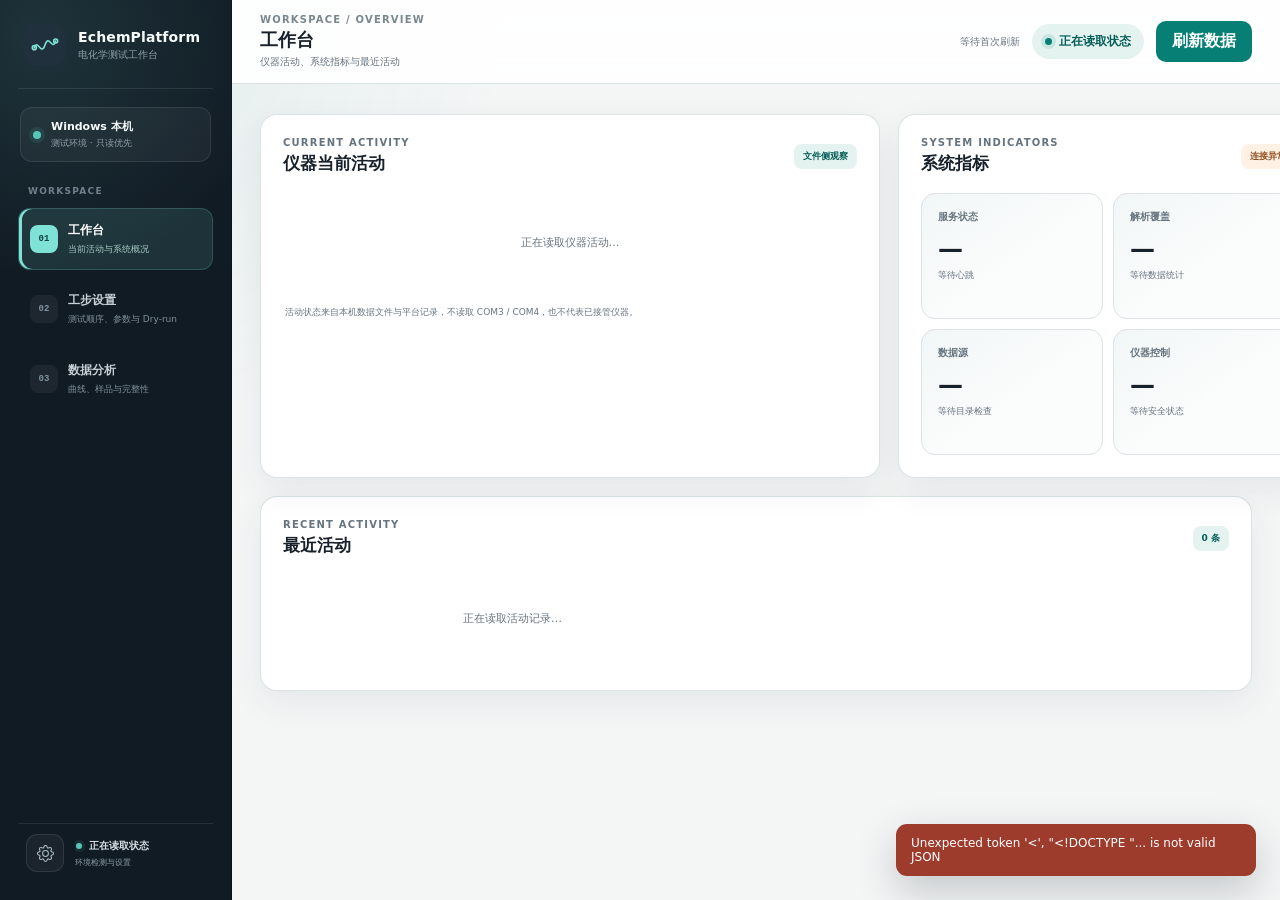
==== commit 5817d3ee: "Reorganize workbench modules" ====
--- a/static/index.html
+++ b/static/index.html
@@ -4,15 +4,16 @@
   <meta charset="utf-8">
   <meta name="viewport" content="width=device-width, initial-scale=1">
   <meta name="color-scheme" content="light">
-  <title>电化学测试平台 V0.3 Dry-run</title>
+  <title>工作台 · 电化学测试平台</title>
   <link rel="icon" href="data:image/svg+xml,%3Csvg xmlns='http://www.w3.org/2000/svg' viewBox='0 0 64 64'%3E%3Crect width='64' height='64' rx='16' fill='%2317212b'/%3E%3Cpath d='M10 38c8-24 16 20 24-8s14 16 20-10' fill='none' stroke='%237ee2d7' stroke-width='5' stroke-linecap='round'/%3E%3C/svg%3E">
   <link rel="stylesheet" href="/static/styles.css">
+  <link rel="stylesheet" href="/static/dashboard.css">
   <link rel="stylesheet" href="/static/workbench.css">
 </head>
 <body>
   <div class="workbench-shell">
     <aside class="workbench-sidebar">
-      <a class="workbench-brand" href="/" aria-label="返回数据工作台">
+      <a class="workbench-brand" href="/" aria-label="返回工作台">
         <div class="brand-mark" aria-hidden="true">
           <svg viewBox="0 0 48 48" role="img">
             <path d="M8 28c5-15 10 14 16-4s11 10 16-6"/>
@@ -38,171 +39,112 @@
         <a class="workbench-nav-item" href="/" aria-current="page">
           <span class="workbench-nav-number">01</span>
           <span class="workbench-nav-copy">
-            <strong>数据工作台</strong>
-            <small>曲线、样品与数据源</small>
+            <strong>工作台</strong>
+            <small>当前活动与系统概况</small>
           </span>
         </a>
-        <a class="workbench-nav-item" href="/protocol">
+        <a class="workbench-nav-item" href="/steps">
           <span class="workbench-nav-number">02</span>
           <span class="workbench-nav-copy">
-            <strong>协议编辑</strong>
-            <small>连续工步与 Dry-run</small>
+            <strong>工步设置</strong>
+            <small>测试顺序、参数与 Dry-run</small>
           </span>
         </a>
-        <a class="workbench-nav-item" href="/monitor">
+        <a class="workbench-nav-item" href="/analysis">
           <span class="workbench-nav-number">03</span>
           <span class="workbench-nav-copy">
-            <strong>阶段 C 安全门</strong>
-            <small>预检、确认与运行监控</small>
+            <strong>数据分析</strong>
+            <small>曲线、样品与完整性</small>
           </span>
         </a>
       </nav>
 
-      <div class="workbench-sidebar-footer">
-        <span>Safety status</span>
-        <strong>控制默认锁定</strong>
-        <small>仅本机 · 127.0.0.1</small>
+      <div class="workbench-utility-dock">
+        <a class="workbench-settings-button" href="/environment" aria-label="环境检测与设置" title="环境检测与设置">
+          <img src="/static/icons/gear.svg" alt="">
+        </a>
+        <div class="workbench-mini-status">
+          <strong id="sidebarControlState">正在读取状态</strong>
+          <small>环境检测与设置</small>
+        </div>
       </div>
     </aside>
 
     <div class="workbench-content">
       <header class="topbar workbench-topbar">
         <div class="workbench-page-heading">
-          <span class="eyebrow">Workspace / Data</span>
-          <h1>数据工作台</h1>
-          <p>实验文件、曲线和样品元数据</p>
+          <span class="eyebrow">Workspace / Overview</span>
+          <h1>工作台</h1>
+          <p>仪器活动、系统指标与最近活动</p>
         </div>
         <div class="top-actions">
-          <div class="safety-pill"><span></span>控制默认锁定</div>
-          <button id="scanButton" class="primary-button" type="button">立即扫描</button>
+          <span id="lastUpdated" class="dashboard-updated">等待首次刷新</span>
+          <div id="controlPill" class="safety-pill"><span></span>正在读取状态</div>
+          <button id="scanButton" class="primary-button" type="button">刷新数据</button>
         </div>
       </header>
 
-      <main>
-    <section class="hero-grid" aria-label="平台状态">
-      <article class="status-card accent-card">
-        <div class="status-label">数据文件</div>
-        <div class="status-value" id="totalCount">—</div>
-        <div class="status-foot" id="sourceSummary">等待首次扫描</div>
-      </article>
-      <article class="status-card">
-        <div class="status-label">可绘制曲线</div>
-        <div class="status-value" id="parsedCount">—</div>
-        <div class="status-foot">已完成二维数值解析</div>
-      </article>
-      <article class="status-card">
-        <div class="status-label">完整性记录</div>
-        <div class="status-value" id="integrityCount">—</div>
-        <div class="status-foot">每个文件保存 SHA-256</div>
-      </article>
-      <article class="status-card safe-card">
-        <div class="status-label">安全模式</div>
-        <div class="status-value status-word">只读</div>
-        <div class="status-foot">COM3 / COM4 未访问</div>
-      </article>
-    </section>
-
-    <section class="workspace">
-      <aside class="sidebar panel">
-        <div class="panel-heading">
-          <div>
-            <span class="eyebrow">数据导航</span>
-            <h2>测试记录</h2>
-          </div>
-        </div>
-        <label class="search-box">
-          <span class="sr-only">搜索</span>
-          <svg viewBox="0 0 24 24" aria-hidden="true"><circle cx="11" cy="11" r="7"/><path d="m20 20-4-4"/></svg>
-          <input id="searchInput" type="search" placeholder="样品、材料或文件名">
-        </label>
-        <div class="filter-row">
-          <select id="instrumentFilter" aria-label="仪器筛选">
-            <option value="">全部仪器</option>
-            <option value="CHI">CHI</option>
-            <option value="CorrTest">CorrTest</option>
-            <option value="未知">未识别</option>
-          </select>
-          <select id="techniqueFilter" aria-label="测试类型筛选">
-            <option value="">全部方法</option>
-            <option>CV</option>
-            <option>LSV</option>
-            <option>EIS</option>
-            <option>OCP</option>
-            <option>CA</option>
-            <option>CP/GCD</option>
-            <option>Tafel</option>
-            <option>未识别</option>
-          </select>
-        </div>
-        <div id="runList" class="run-list" aria-live="polite"></div>
-      </aside>
-
-      <section class="detail-column">
-        <article class="panel chart-panel">
-          <div class="panel-heading detail-heading">
-            <div>
-              <span class="eyebrow" id="detailInstrument">选择一条记录</span>
-              <h2 id="detailTitle">曲线预览</h2>
-            </div>
-            <div class="detail-badges">
-              <span class="method-badge" id="detailTechnique">—</span>
-              <span class="hash-badge" id="detailHash">SHA-256</span>
-            </div>
-          </div>
-          <div class="chart-shell">
-            <canvas id="curveChart" aria-label="电化学测试曲线"></canvas>
-            <div id="chartEmpty" class="chart-empty">
-              <div class="empty-icon">⌁</div>
-              <p>从左侧选择一条已解析的数据记录</p>
-            </div>
-          </div>
-          <div id="chartStats" class="chart-stats"></div>
-        </article>
-
-        <div class="lower-grid">
-          <article class="panel metadata-panel">
+      <main class="dashboard-main">
+        <section class="dashboard-primary-grid">
+          <article class="panel instrument-activity-panel">
             <div class="panel-heading">
               <div>
-                <span class="eyebrow">实验上下文</span>
-                <h2>样品信息</h2>
+                <span class="eyebrow">Current activity</span>
+                <h2>仪器当前活动</h2>
               </div>
-              <span class="save-state" id="saveState"></span>
+              <span class="dashboard-scope-chip">文件侧观察</span>
             </div>
-            <form id="metadataForm">
-              <input id="recordId" type="hidden">
-              <div class="form-grid">
-                <label>样品编号<input id="sampleId" name="sample_id" placeholder="例如 NiMo-0724-01"></label>
-                <label>材料<input id="material" name="material" placeholder="例如 NiMo / Ni foam"></label>
-                <label>电解液<input id="electrolyte" name="electrolyte" placeholder="例如 1.0 M KOH"></label>
-                <label>电极面积 / cm²<input id="areaCm2" name="area_cm2" inputmode="decimal" placeholder="1.00"></label>
-                <label class="span-two">标签<input id="tags" name="tags" placeholder="HER, 稳定性, 平行样"></label>
-                <label class="span-two">备注<textarea id="notes" name="notes" rows="3" placeholder="仅保存到平台数据库，不写回原始文件"></textarea></label>
-              </div>
-              <button id="saveMetadata" class="secondary-button" type="submit" disabled>保存样品信息</button>
-            </form>
+            <div id="instrumentActivity" class="instrument-activity-list" aria-live="polite">
+              <div class="dashboard-loading">正在读取仪器活动…</div>
+            </div>
+            <p class="dashboard-boundary-note">活动状态来自本机数据文件与平台记录，不读取 COM3 / COM4，也不代表已接管仪器。</p>
           </article>
 
-          <article class="panel audit-panel">
+          <article class="panel system-metrics-panel">
             <div class="panel-heading">
               <div>
-                <span class="eyebrow">可追溯性</span>
-                <h2>最近活动</h2>
+                <span class="eyebrow">System indicators</span>
+                <h2>系统指标</h2>
+              </div>
+              <span id="systemHealth" class="dashboard-health-chip">检查中</span>
+            </div>
+            <div class="system-metric-grid">
+              <div class="system-metric">
+                <span>服务状态</span>
+                <strong id="serviceMetric">—</strong>
+                <small id="uptimeMetric">等待心跳</small>
+              </div>
+              <div class="system-metric">
+                <span>解析覆盖</span>
+                <strong id="parsedMetric">—</strong>
+                <small id="parsedMetricNote">等待数据统计</small>
+              </div>
+              <div class="system-metric">
+                <span>数据源</span>
+                <strong id="sourceMetric">—</strong>
+                <small id="sourceMetricNote">等待目录检查</small>
+              </div>
+              <div class="system-metric">
+                <span>仪器控制</span>
+                <strong id="controlMetric">—</strong>
+                <small id="controlMetricNote">等待安全状态</small>
               </div>
             </div>
-            <div id="auditList" class="audit-list"></div>
           </article>
-        </div>
-      </section>
-    </section>
+        </section>
 
-    <section class="source-panel panel">
-      <div>
-        <span class="eyebrow">受控数据源</span>
-        <h2>监控目录</h2>
-      </div>
-      <div id="watchRoots" class="root-list"></div>
-      <div class="source-note">平台不会在这些目录中创建、重命名或删除文件。</div>
-    </section>
+        <section class="panel recent-activity-panel">
+          <div class="panel-heading">
+            <div>
+              <span class="eyebrow">Recent activity</span>
+              <h2>最近活动</h2>
+            </div>
+            <span id="activityCount" class="dashboard-scope-chip">0 条</span>
+          </div>
+          <div id="recentActivity" class="dashboard-activity-feed" aria-live="polite">
+            <div class="dashboard-loading">正在读取活动记录…</div>
+          </div>
+        </section>
       </main>
     </div>
   </div>
--- a/static/dashboard.css
+++ b/static/dashboard.css
@@ -0,0 +1,260 @@
+.dashboard-main {
+  width: min(1480px, calc(100% - 56px));
+  margin: 30px auto 52px;
+}
+
+.dashboard-primary-grid {
+  display: grid;
+  grid-template-columns: minmax(620px, 1.22fr) minmax(420px, 0.78fr);
+  gap: 18px;
+  align-items: stretch;
+}
+
+.instrument-activity-panel,
+.system-metrics-panel,
+.recent-activity-panel {
+  padding: 22px;
+}
+
+.dashboard-updated {
+  color: var(--muted);
+  font-size: 10px;
+}
+
+.dashboard-scope-chip,
+.dashboard-health-chip {
+  padding: 6px 9px;
+  border-radius: 8px;
+  color: var(--teal-dark);
+  background: var(--teal-soft);
+  font-size: 9px;
+  font-weight: 800;
+}
+
+.dashboard-health-chip.warning {
+  color: #925121;
+  background: var(--orange-soft);
+}
+
+.instrument-activity-list {
+  display: grid;
+  gap: 10px;
+  margin-top: 18px;
+}
+
+.instrument-activity-row {
+  display: grid;
+  grid-template-columns: 46px minmax(0, 1fr) auto;
+  gap: 14px;
+  align-items: center;
+  min-height: 108px;
+  padding: 16px;
+  border: 1px solid var(--line);
+  border-radius: 14px;
+  background: #fbfcfc;
+}
+
+.instrument-code {
+  display: grid;
+  place-items: center;
+  width: 46px;
+  height: 46px;
+  color: #0f5550;
+  background: var(--teal-soft);
+  border-radius: 13px;
+  font-family: ui-monospace, SFMono-Regular, Menlo, Consolas, monospace;
+  font-size: 11px;
+  font-weight: 850;
+  letter-spacing: 0.03em;
+}
+
+.instrument-name-line {
+  display: flex;
+  align-items: center;
+  gap: 10px;
+}
+
+.instrument-name-line strong {
+  font-size: 14px;
+}
+
+.instrument-state {
+  position: relative;
+  padding: 5px 8px 5px 18px;
+  border-radius: 999px;
+  color: #59666d;
+  background: var(--soft);
+  font-size: 9px;
+  font-weight: 800;
+}
+
+.instrument-state::before {
+  position: absolute;
+  top: 50%;
+  left: 8px;
+  width: 6px;
+  height: 6px;
+  content: "";
+  border-radius: 50%;
+  background: #87939a;
+  transform: translateY(-50%);
+}
+
+.instrument-state.live,
+.instrument-state.recent {
+  color: var(--teal-dark);
+  background: var(--teal-soft);
+}
+
+.instrument-state.live::before,
+.instrument-state.recent::before {
+  background: var(--teal);
+}
+
+.instrument-state.live::before {
+  box-shadow: 0 0 0 4px rgba(8, 127, 117, 0.12);
+}
+
+.instrument-activity-copy p {
+  margin: 8px 0 4px;
+  overflow: hidden;
+  color: #38464e;
+  font-size: 11px;
+  text-overflow: ellipsis;
+  white-space: nowrap;
+}
+
+.instrument-activity-copy small,
+.instrument-control-note small {
+  color: var(--muted);
+  font-size: 9px;
+}
+
+.instrument-warning {
+  margin-left: 6px;
+  color: #9d3b2c;
+  font-weight: 750;
+}
+
+.instrument-control-note {
+  display: grid;
+  gap: 6px;
+  justify-items: end;
+  min-width: 112px;
+}
+
+.instrument-control-note > span {
+  color: #516069;
+  font-size: 10px;
+  font-weight: 750;
+}
+
+.dashboard-boundary-note {
+  margin: 14px 2px 0;
+  color: var(--muted);
+  font-size: 9px;
+  line-height: 1.55;
+}
+
+.system-metric-grid {
+  display: grid;
+  grid-template-columns: repeat(2, minmax(0, 1fr));
+  gap: 10px;
+  margin-top: 18px;
+}
+
+.system-metric {
+  min-height: 126px;
+  padding: 16px;
+  border: 1px solid var(--line);
+  border-radius: 14px;
+  background:
+    linear-gradient(145deg, rgba(8, 127, 117, 0.045), transparent 55%),
+    #fbfcfc;
+}
+
+.system-metric > span,
+.system-metric > strong,
+.system-metric > small {
+  display: block;
+}
+
+.system-metric > span {
+  color: var(--muted);
+  font-size: 10px;
+  font-weight: 750;
+}
+
+.system-metric > strong {
+  margin: 12px 0 8px;
+  font-size: 25px;
+  line-height: 1;
+}
+
+.system-metric > strong.metric-warning {
+  color: #a65c26;
+}
+
+.system-metric > small {
+  color: var(--muted);
+  font-size: 9px;
+  line-height: 1.45;
+}
+
+.recent-activity-panel {
+  margin-top: 18px;
+}
+
+.dashboard-activity-feed {
+  display: grid;
+  grid-template-columns: repeat(2, minmax(0, 1fr));
+  column-gap: 28px;
+  margin-top: 12px;
+}
+
+.dashboard-activity-item {
+  display: grid;
+  grid-template-columns: 8px minmax(0, 1fr) auto;
+  gap: 10px;
+  align-items: start;
+  min-height: 66px;
+  padding: 12px 0;
+  border-bottom: 1px solid var(--soft);
+}
+
+.dashboard-activity-dot {
+  width: 7px;
+  height: 7px;
+  margin-top: 5px;
+  border-radius: 50%;
+  background: var(--teal);
+  box-shadow: 0 0 0 4px rgba(8, 127, 117, 0.08);
+}
+
+.dashboard-activity-item strong {
+  font-size: 11px;
+}
+
+.dashboard-activity-item p {
+  margin: 5px 0 0;
+  overflow: hidden;
+  color: var(--muted);
+  font-size: 9px;
+  line-height: 1.5;
+  text-overflow: ellipsis;
+  white-space: nowrap;
+}
+
+.dashboard-activity-item time {
+  color: var(--muted);
+  font-size: 9px;
+  white-space: nowrap;
+}
+
+.dashboard-loading,
+.dashboard-empty {
+  padding: 42px 16px;
+  text-align: center;
+  color: var(--muted);
+  font-size: 11px;
+}
--- a/static/workbench.css
+++ b/static/workbench.css
@@ -189,51 +189,87 @@
   color: #a8c9c4;
 }
 
-.workbench-sidebar-footer {
+.workbench-utility-dock {
+  display: flex;
+  align-items: center;
+  gap: 11px;
   margin-top: auto;
-  padding: 15px 13px;
+  padding: 10px 8px;
+  border-top: 1px solid var(--workbench-sidebar-line);
+}
+
+.workbench-settings-button {
+  display: grid;
+  place-items: center;
+  width: 38px;
+  height: 38px;
+  flex: 0 0 auto;
+  color: #9babb4;
   border: 1px solid var(--workbench-sidebar-line);
-  border-radius: 13px;
+  border-radius: 11px;
   background: rgba(255, 255, 255, 0.045);
-}
-
-.workbench-sidebar-footer > span,
-.workbench-sidebar-footer > strong,
-.workbench-sidebar-footer > small {
+  transition:
+    color 0.16s ease,
+    background 0.16s ease,
+    border-color 0.16s ease,
+    transform 0.16s ease;
+}
+
+.workbench-settings-button:hover,
+.workbench-settings-button[aria-current="page"] {
+  color: #0f3f3b;
+  background: #7ee2d7;
+  border-color: #7ee2d7;
+  transform: translateY(-1px);
+}
+
+.workbench-settings-button img {
+  width: 17px;
+  height: 17px;
+  filter: invert(70%) sepia(10%) saturate(316%) hue-rotate(154deg);
+}
+
+.workbench-settings-button:hover img,
+.workbench-settings-button[aria-current="page"] img {
+  filter: invert(18%) sepia(20%) saturate(1565%) hue-rotate(127deg);
+}
+
+.workbench-mini-status {
+  min-width: 0;
+}
+
+.workbench-mini-status strong,
+.workbench-mini-status small {
   display: block;
-}
-
-.workbench-sidebar-footer > span {
-  color: #70818d;
-  font-size: 9px;
-  font-weight: 800;
-  letter-spacing: 0.12em;
-  text-transform: uppercase;
-}
-
-.workbench-sidebar-footer > strong {
+  overflow: hidden;
+  text-overflow: ellipsis;
+  white-space: nowrap;
+}
+
+.workbench-mini-status strong {
   position: relative;
-  margin: 9px 0 5px;
-  padding-left: 15px;
-  font-size: 11px;
-}
-
-.workbench-sidebar-footer > strong::before {
+  padding-left: 14px;
+  color: #d7dfe3;
+  font-size: 10px;
+}
+
+.workbench-mini-status strong::before {
   position: absolute;
   top: 50%;
-  left: 0;
-  width: 7px;
-  height: 7px;
+  left: 1px;
+  width: 6px;
+  height: 6px;
   content: "";
   border-radius: 50%;
   background: #55c7b8;
   transform: translateY(-50%);
-  box-shadow: 0 0 0 4px rgba(85, 199, 184, 0.1);
-}
-
-.workbench-sidebar-footer > small {
+  box-shadow: 0 0 0 3px rgba(85, 199, 184, 0.1);
+}
+
+.workbench-mini-status small {
+  margin-top: 4px;
   color: var(--workbench-sidebar-muted);
-  font-size: 9px;
+  font-size: 8px;
 }
 
 .workbench-topbar {
